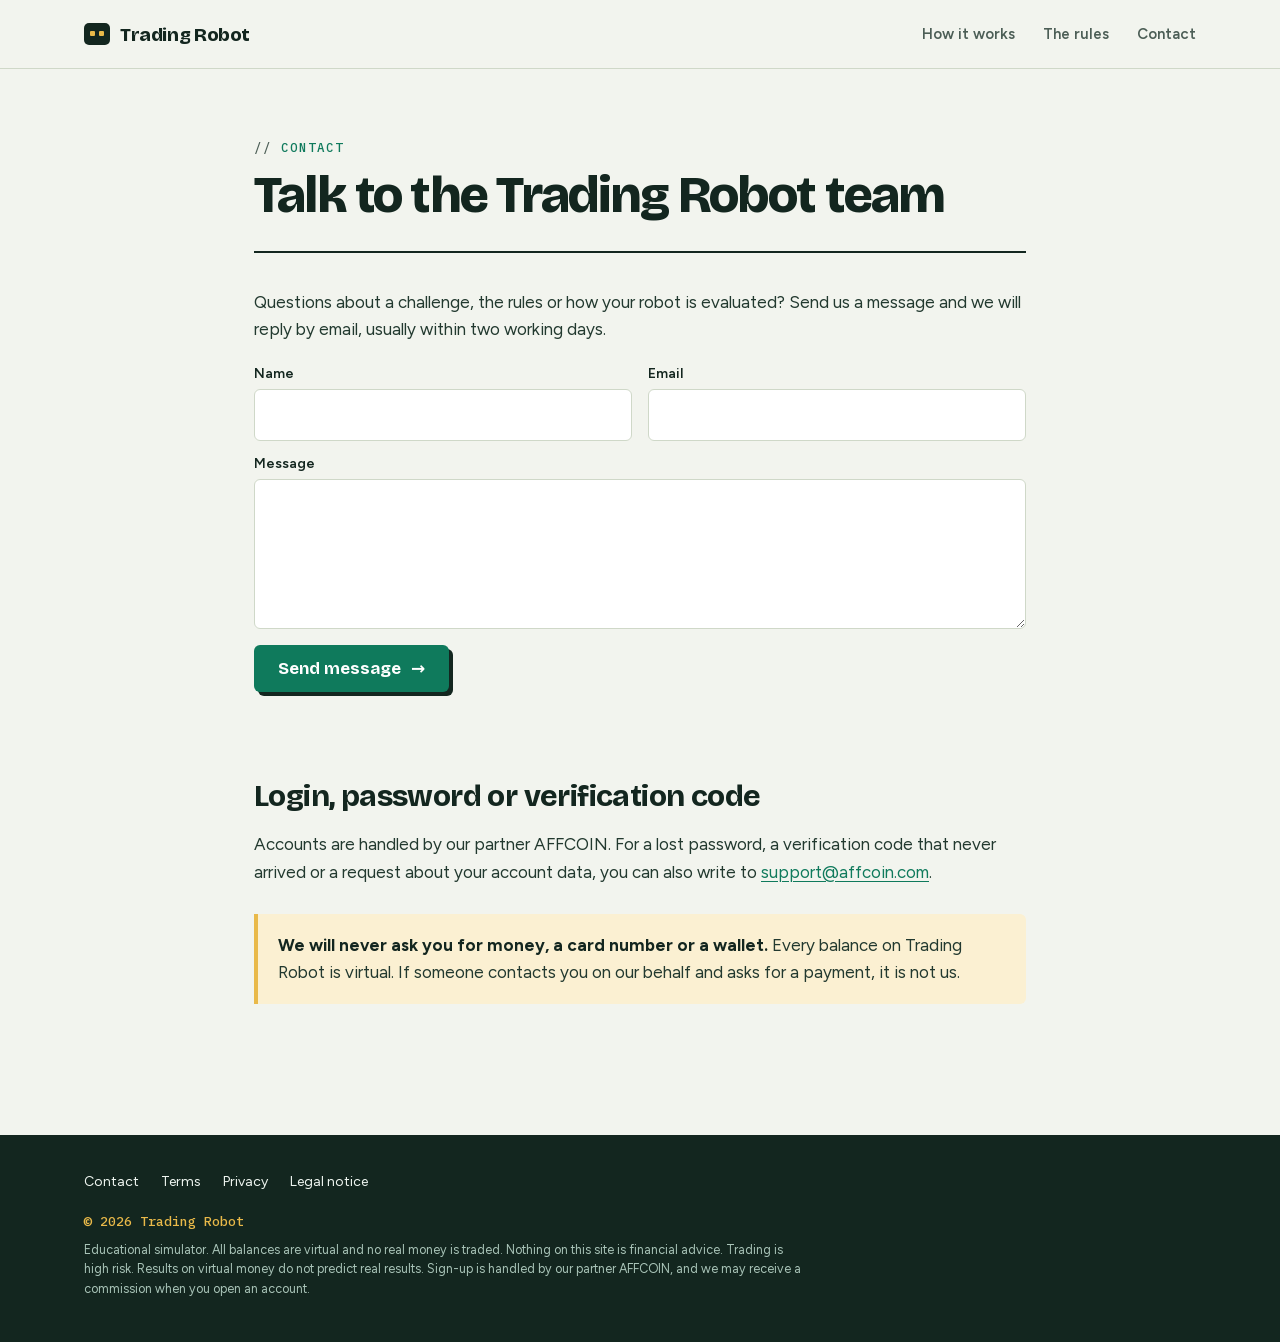
==== contact/index.html @ 89d3d466 "Sober simulator site: home, contact and legal pages Replaces the full-screen signup widget with a pl" ====
<!DOCTYPE html>
<html lang="en">
<head>
<meta charset="utf-8">
<meta name="viewport" content="width=device-width, initial-scale=1">
<title>Contact | Trading Robot</title>
<meta name="description" content="Questions about the challenges, your virtual balance or the rules? Send the Trading Robot team a message and we will reply by email.">
<link rel="canonical" href="https://tradingrobot.software/contact/">
<meta property="og:title" content="Contact | Trading Robot">
<meta property="og:description" content="Questions about the challenges, your virtual balance or the rules? Send the Trading Robot team a message and we will reply by email.">
<meta property="og:url" content="https://tradingrobot.software/contact/">
<meta property="og:type" content="website">
<meta name="theme-color" content="#f2f4ee">
<link rel="preload" href="/assets/fonts/BricolageGrotesque-latin.woff2" as="font" type="font/woff2" crossorigin>
<link rel="stylesheet" href="/assets/fonts/fonts.css">
<link rel="stylesheet" href="/assets/site.css">
</head>
<body>
<header class="bar">
  <div class="wrap">
    <a class="logo" href="/"><span class="logo-glyph" aria-hidden="true"></span>Trading Robot</a>
    <nav aria-label="Main"><a href="/#how">How it works</a><a class="hide-sm" href="/#rules">The rules</a><a href="/contact/">Contact</a></nav>
  </div>
</header>

<main class="page">
  <div class="wrap">
    <div class="page-head">
      <p class="label">Contact</p>
      <h1>Talk to the Trading Robot team</h1>
    </div>
    <div class="prose">
      <p>Questions about a challenge, the rules or how your robot is evaluated? Send us a message and we will reply by email, usually within two working days.</p>
      <form class="cform" id="cform" novalidate>
        <div class="row">
          <label>Name<input name="name" type="text" autocomplete="name" maxlength="100" required></label>
          <label>Email<input name="email" type="email" autocomplete="email" maxlength="200" required></label>
        </div>
        <label>Message<textarea name="message" maxlength="5000" required></textarea></label>
        <div class="hp" aria-hidden="true"><label>Website<input name="website" type="text" tabindex="-1" autocomplete="off"></label></div>
        <button class="btn" type="submit">Send message <span aria-hidden="true">&rarr;</span></button>
        <p class="cform-status" role="status" aria-live="polite"></p>
      </form>
      <h2>Login, password or verification code</h2>
      <p>Accounts are handled by our partner AFFCOIN. For a lost password, a verification code that never arrived or a request about your account data, you can also write to <a href="mailto:support@affcoin.com">support@affcoin.com</a>.</p>
      <div class="callout"><p><strong>We will never ask you for money, a card number or a wallet.</strong> Every balance on Trading Robot is virtual. If someone contacts you on our behalf and asks for a payment, it is not us.</p></div>
    </div>
  </div>
</main>

<footer class="foot">
  <div class="wrap">
    <nav aria-label="Footer"><a href="/contact/">Contact</a><a href="/terms/">Terms</a><a href="/privacy-policy/">Privacy</a><a href="/legal-notice/">Legal notice</a></nav>
    <p class="copy">&copy; 2026 Trading Robot</p>
    <small>Educational simulator. All balances are virtual and no real money is traded. Nothing on this site is financial advice. Trading is high risk. Results on virtual money do not predict real results. Sign-up is handled by our partner AFFCOIN, and we may receive a commission when you open an account.</small>
  </div>
</footer>
<script>
(function(){
  var f=document.getElementById("cform");if(!f)return;
  var st=f.querySelector(".cform-status"),btn=f.querySelector("button");
  function show(msg,cls){st.textContent=msg;st.className="cform-status "+(cls||"")}
  f.addEventListener("submit",function(e){
    e.preventDefault();
    var d={name:f.name.value.trim(),email:f.email.value.trim(),message:f.message.value.trim(),website:f.website.value};
    if(!d.name||!d.message||!/^[^\s@]+@[^\s@]+\.[^\s@]+$/.test(d.email)){show("Please fill in your name, a valid email and a message.","err");return}
    btn.disabled=true;show("Sending...");
    fetch("https://bitcoinera-contact.martinratinaud.workers.dev",{method:"POST",headers:{"Content-Type":"application/json"},body:JSON.stringify(d)})
      .then(function(r){return r.json().then(function(j){return{ok:r.ok&&j.ok,j:j}})})
      .then(function(res){if(res.ok){f.reset();show("Thanks, your message has been sent. We will reply by email.","ok")}else{show(res.j.error||"Message could not be sent. Please try again later.","err")}})
      .catch(function(){show("Message could not be sent. Please try again later.","err")})
      .then(function(){btn.disabled=false});
  });
})();
</script>
</body>
</html>
---- assets/fonts/fonts.css ----
/* Self-hosted Google Fonts, latin subset (no request to Google at runtime). */
@font-face {
  font-family: 'Bricolage Grotesque';
  font-style: normal;
  font-weight: 500 800;
  font-display: swap;
  src: url(/assets/fonts/BricolageGrotesque-latin.woff2) format('woff2');
  unicode-range: U+0000-00FF, U+0131, U+0152-0153, U+02BB-02BC, U+02C6, U+02DA, U+02DC, U+0304, U+0308, U+0329, U+2000-206F, U+20AC, U+2122, U+2191, U+2193, U+2212, U+2215, U+FEFF, U+FFFD;
}
@font-face {
  font-family: 'Figtree';
  font-style: normal;
  font-weight: 400 700;
  font-display: swap;
  src: url(/assets/fonts/Figtree-latin.woff2) format('woff2');
  unicode-range: U+0000-00FF, U+0131, U+0152-0153, U+02BB-02BC, U+02C6, U+02DA, U+02DC, U+0304, U+0308, U+0329, U+2000-206F, U+20AC, U+2122, U+2191, U+2193, U+2212, U+2215, U+FEFF, U+FFFD;
}
@font-face {
  font-family: 'IBM Plex Mono';
  font-style: normal;
  font-weight: 500;
  font-display: swap;
  src: url(/assets/fonts/IBMPlexMono-latin.woff2) format('woff2');
  unicode-range: U+0000-00FF, U+0131, U+0152-0153, U+02BB-02BC, U+02C6, U+02DA, U+02DC, U+0304, U+0308, U+0329, U+2000-206F, U+20AC, U+2122, U+2191, U+2193, U+2212, U+2215, U+FEFF, U+FFFD;
}
---- assets/site.css ----
/* Trading Robot: sober simulator identity. */
:root{
  --paper:#f2f4ee;
  --paper-2:#e4e9dd;
  --card:#ffffff;
  --ink:#13261f;
  --ink-2:#24443a;
  --muted:#4c5e56;
  --line:#cfd8c8;
  --cobalt:#0f7a5c;
  --cobalt-dark:#0b5e47;
  --cobalt-soft:#dcf1e8;
  --amber:#e9b949;
  --amber-soft:#fbf0d2;
  --gain:#167449;
  --loss:#b8322a;
  --loss-soft:#fbe6e3;
  --display:"Bricolage Grotesque",ui-sans-serif,system-ui,sans-serif;
  --body:"Figtree",ui-sans-serif,system-ui,sans-serif;
  --mono:"IBM Plex Mono",ui-monospace,monospace;
  --ease:cubic-bezier(.2,.8,.2,1);
  --gutter:clamp(16px,4vw,44px);
  --radius:6px;
}
*{box-sizing:border-box}
html{-webkit-text-size-adjust:100%;scroll-behavior:smooth}
body{margin:0;background:var(--paper);color:var(--ink);font:400 17px/1.6 var(--body);overflow-x:hidden}
a{color:var(--cobalt)}
img,svg{max-width:100%}
.wrap{max-width:1200px;margin:0 auto;padding:0 var(--gutter)}

/* Header */
.bar{border-bottom:1px solid var(--line);background:var(--paper)}
.bar .wrap{display:flex;align-items:center;justify-content:space-between;gap:16px;min-height:68px}
.logo{display:flex;align-items:center;gap:10px;font:800 19px/1 var(--display);letter-spacing:-.02em;color:var(--ink);text-decoration:none;white-space:nowrap}
.logo-glyph{position:relative;width:26px;height:22px;border-radius:5px;background:var(--ink)}
.logo-glyph::before,.logo-glyph::after{content:"";position:absolute;top:8px;width:5px;height:5px;border-radius:1px;background:var(--amber)}
.logo-glyph::before{left:6px}.logo-glyph::after{right:6px}
.bar nav{display:flex;gap:clamp(14px,2.4vw,28px)}
.bar nav a{font-size:15px;font-weight:600;color:var(--muted);text-decoration:none;white-space:nowrap}
.bar nav a:hover,.bar nav a[aria-current=page]{color:var(--ink);text-decoration:underline;text-decoration-color:var(--amber);text-decoration-thickness:3px;text-underline-offset:6px}
@media (max-width:520px){.bar nav a.hide-sm{display:none}}

/* Shared section heads */
.head{max-width:720px}
.label{display:inline-block;margin:0 0 14px;font:500 12.5px/1 var(--mono);letter-spacing:.08em;text-transform:uppercase;color:var(--cobalt)}
.label::before{content:"// ";color:var(--muted)}
.title{margin:0;font:750 clamp(29px,3.8vw,46px)/1.06 var(--display);letter-spacing:-.025em;text-wrap:balance}
.sub{margin:16px 0 0;max-width:58ch;color:var(--muted)}

/* Buttons */
.btn{display:inline-flex;align-items:center;gap:10px;padding:15px 24px;border:0;border-radius:var(--radius);background:var(--cobalt);color:#fff;font:700 17px/1 var(--display);text-decoration:none;cursor:pointer;box-shadow:4px 4px 0 var(--ink);transition:transform .15s var(--ease),box-shadow .15s var(--ease),background .15s}
.btn:hover{background:var(--cobalt-dark);transform:translate(-1px,-1px);box-shadow:5px 5px 0 var(--ink)}
.btn:active{transform:translate(2px,2px);box-shadow:2px 2px 0 var(--ink)}
.btn:focus-visible{outline:3px solid var(--amber);outline-offset:3px}
.btn-light{background:var(--amber);color:var(--ink);box-shadow:4px 4px 0 #000}
.btn-light:hover{background:#f6c160;box-shadow:5px 5px 0 #000}
.link{font-weight:600;color:var(--ink);text-underline-offset:4px;text-decoration-color:var(--amber);text-decoration-thickness:2px}

/* Hero */
.hero{padding-block:clamp(32px,5vw,72px) clamp(48px,6vw,88px);background:linear-gradient(var(--paper),var(--paper-2))}
.hero-grid{display:grid;grid-template-columns:minmax(0,1.15fr) minmax(0,.85fr);gap:clamp(28px,4.5vw,64px);align-items:start}
.tag{display:inline-flex;align-items:center;gap:10px;margin:0 0 20px;font:500 13px/1 var(--mono);letter-spacing:.04em;text-transform:uppercase;color:var(--ink-2)}
.tag span{padding:5px 9px;border-radius:3px;background:var(--ink);color:var(--amber);letter-spacing:.08em}
h1{margin:0;font:800 clamp(38px,5.6vw,68px)/1.02 var(--display);letter-spacing:-.035em;text-wrap:balance}
h1 mark{background:linear-gradient(transparent 62%,var(--amber) 62% 92%,transparent 92%);color:inherit;padding:0 .04em}
.intro{max-width:52ch;margin:22px 0 0;font-size:clamp(17px,1.5vw,19px);color:var(--muted)}

/* Hero chart */
.curve{margin:32px 0 0;padding:16px;border:1px solid var(--line);border-radius:var(--radius);background:var(--card)}
.curve svg{display:block;width:100%;height:auto}
.c-past{fill:var(--paper-2)}
.c-target{stroke:var(--gain);stroke-width:1.5;stroke-dasharray:5 5}
.c-limit{stroke:var(--loss);stroke-width:1.5;stroke-dasharray:5 5}
.c-zero{stroke:var(--line);stroke-width:1}
.c-bt{fill:none;stroke:var(--muted);stroke-width:2.5;stroke-dasharray:2 5;stroke-linecap:round;stroke-linejoin:round}
.c-live{fill:none;stroke:var(--cobalt);stroke-width:3.5;stroke-linecap:round;stroke-linejoin:round;stroke-dasharray:400;stroke-dashoffset:0;animation:draw 2.2s var(--ease) both .5s}
.c-today{stroke:var(--ink);stroke-width:1.5}
.c-dot{fill:var(--amber);stroke:var(--ink);stroke-width:2;animation:blink 1.6s steps(2,start) infinite 2.7s}
.c-lab{font:500 12px var(--mono);letter-spacing:.06em;fill:var(--muted)}
.c-lab-live{fill:var(--cobalt)}
.c-val{font:500 12px var(--mono)}
.c-val-t{fill:var(--gain)}.c-val-r{fill:var(--loss)}
.curve figcaption{margin-top:10px;font-size:13.5px;line-height:1.45;color:var(--muted)}

/* Signup card */
.join{position:sticky;top:20px;background:var(--card);border:2px solid var(--ink);border-radius:var(--radius);box-shadow:8px 8px 0 var(--ink);overflow:hidden}
.join-head{padding:20px 22px 16px;background:var(--ink);color:#fff}
.join-head h2{margin:0;font:750 23px/1.2 var(--display);letter-spacing:-.02em}
.join-head p{margin:6px 0 0;font:500 13px/1.3 var(--mono);color:var(--amber)}

/* Backtest vs live */
.versus{padding-block:clamp(64px,8vw,110px)}
.vs-grid{display:grid;grid-template-columns:repeat(2,minmax(0,1fr));gap:20px;margin-top:40px}
.vs{padding:26px;border-radius:var(--radius);border:1px solid var(--line);background:var(--card)}
.vs h3{margin:0 0 18px;font:750 24px/1.15 var(--display);letter-spacing:-.02em}
.vs h3 small{display:block;margin-top:6px;font:500 13px/1.3 var(--mono);color:var(--muted);letter-spacing:0}
.vs-past{background:repeating-linear-gradient(135deg,var(--card) 0 14px,#faf8f2 14px 28px)}
.vs-live{border:2px solid var(--cobalt);box-shadow:6px 6px 0 var(--cobalt-soft)}
.vs-live h3 small{color:var(--cobalt)}
.vs dl{margin:0;display:grid;gap:0}
.vs dl div{display:grid;grid-template-columns:minmax(0,110px) minmax(0,1fr);gap:12px;padding:12px 0;border-top:1px dashed var(--line)}
.vs dt{font:500 12.5px/1.6 var(--mono);text-transform:uppercase;letter-spacing:.05em;color:var(--muted)}
.vs dd{margin:0;font-weight:600}

/* Pipeline (dark band) */
.pipeline{background:var(--ink);color:#eef5f0;padding-block:clamp(64px,8vw,110px)}
.pipeline .label{color:var(--amber)}
.pipeline .label::before{color:#9fbfb2}
.stages{list-style:none;margin:44px 0 0;padding:0;display:grid;grid-template-columns:repeat(4,minmax(0,1fr));gap:16px;position:relative}
.stages li{position:relative;padding:22px 20px 24px;border:1px solid #2f5246;border-radius:var(--radius);background:#1b3a30}
.stages li.here{background:var(--cobalt);border-color:var(--cobalt)}
.stage-n{display:inline-block;margin-bottom:28px;font:500 14px/1 var(--mono);color:var(--amber)}
.stages li.here .stage-n{color:#fff}
.stages li:not(:last-child)::after{content:"";position:absolute;top:28px;right:-17px;width:18px;height:2px;background:var(--amber)}
.stages h3{margin:0;font:700 21px/1.2 var(--display);letter-spacing:-.015em;color:#fff}
.stages p{margin:10px 0 0;font-size:15.5px;line-height:1.55;color:#c6dbd1}
.stages li.here p{color:#eef6f1}
.stages a{color:var(--amber)}

/* Levels */
.levels{padding-block:clamp(64px,8vw,110px)}
.lv-grid{display:grid;grid-template-columns:repeat(3,minmax(0,1fr));gap:18px;margin-top:40px}
.lv{padding:24px;border:1px solid var(--line);border-radius:var(--radius);background:var(--card)}
.lv p{margin:0}
.lv-n{font:500 13px/1 var(--mono);text-transform:uppercase;letter-spacing:.08em;color:var(--muted)}
.lv-goal{margin-top:16px!important;font:800 clamp(44px,5vw,60px)/1 var(--display);letter-spacing:-.04em;color:var(--gain)}
.lv-name{margin-top:6px!important;font:700 18px/1.2 var(--display)}
.lv ul{list-style:none;margin:20px 0 0;padding:0;font:500 14.5px/1 var(--mono)}
.lv li{display:flex;justify-content:space-between;gap:12px;padding:11px 0;border-top:1px dashed var(--line)}
.lv li span{font-family:var(--body);color:var(--muted)}
.limits{display:flex;flex-wrap:wrap;align-items:stretch;gap:12px;margin-top:18px}
.limits p{margin:0;padding:14px 18px;border-radius:var(--radius);background:var(--loss-soft);color:#7d211b;font-weight:600}
.limits b{font:500 18px/1 var(--mono);color:var(--loss);margin-right:6px}
.limits .stop{flex:1 1 260px;background:var(--ink);color:#fff}
.actions{display:flex;flex-wrap:wrap;align-items:center;gap:16px 24px;margin:32px 0 0}

/* Library */
.library{padding-block:clamp(64px,8vw,110px);background:var(--paper-2);border-block:1px solid var(--line)}
.lib-grid{display:grid;grid-template-columns:repeat(auto-fill,minmax(min(100%,300px),1fr));gap:16px;margin-top:40px}
.card{display:flex;flex-direction:column;gap:8px;padding:22px;border:1px solid var(--line);border-radius:var(--radius);background:var(--card);color:var(--ink);text-decoration:none;transition:transform .15s var(--ease),box-shadow .15s var(--ease),border-color .15s}
.card:hover{transform:translate(-2px,-2px);box-shadow:5px 5px 0 var(--ink);border-color:var(--ink)}
.card:focus-visible{outline:3px solid var(--cobalt);outline-offset:2px}
.card-k{font:500 12px/1 var(--mono);text-transform:uppercase;letter-spacing:.08em;color:var(--cobalt)}
.card h3{margin:4px 0 0;font:700 20px/1.25 var(--display);letter-spacing:-.015em}
.card p{margin:0;font-size:15.5px;color:var(--muted)}

/* FAQ */
.faq{padding-block:clamp(64px,8vw,110px)}
.faq .wrap{display:grid;grid-template-columns:minmax(0,.75fr) minmax(0,1.25fr);gap:clamp(28px,5vw,72px)}
.qa details{margin-bottom:10px;border:1px solid var(--line);border-radius:var(--radius);background:var(--card)}
.qa summary{list-style:none;cursor:pointer;display:flex;justify-content:space-between;align-items:center;gap:16px;padding:18px 20px;font:650 17.5px/1.35 var(--display)}
.qa summary::-webkit-details-marker{display:none}
.qa summary::after{content:"";flex:none;width:12px;height:12px;border-right:2.5px solid var(--cobalt);border-bottom:2.5px solid var(--cobalt);transform:rotate(45deg) translateY(-3px);transition:transform .2s var(--ease)}
.qa details[open] summary::after{transform:rotate(-135deg) translateY(-2px)}
.qa summary:focus-visible{outline:3px solid var(--cobalt);outline-offset:2px;border-radius:var(--radius)}
.qa details p{margin:0;padding:0 20px 20px;max-width:62ch;color:var(--muted)}

/* Closing band */
.closing{background:var(--cobalt);color:#fff;padding-block:clamp(52px,7vw,92px)}
.closing .wrap{display:flex;align-items:center;justify-content:space-between;gap:28px;flex-wrap:wrap}
.closing h2{margin:0;max-width:20ch;font:800 clamp(30px,4vw,50px)/1.04 var(--display);letter-spacing:-.03em}

/* Footer */
.foot{padding:36px 0 44px;background:var(--ink);color:#c6dbd1;font-size:14px}
.foot nav{display:flex;flex-wrap:wrap;gap:8px 22px}
.foot nav a{color:#eef5f0;text-decoration:none}
.foot nav a:hover{text-decoration:underline;text-decoration-color:var(--amber)}
.foot .copy{margin:22px 0 0;font:500 13px/1 var(--mono);color:var(--amber)}
.foot small{display:block;margin-top:12px;max-width:90ch;font-size:12.5px;line-height:1.55;color:#a9c4b8}

/* Text pages (legal, contact, guides) */
.page{padding-block:clamp(32px,5vw,64px) clamp(64px,8vw,110px)}
.page .wrap{max-width:860px}
.page-head{padding-bottom:28px;border-bottom:2px solid var(--ink)}
.page h1{font-size:clamp(32px,4.8vw,52px);line-height:1.06}
.page .updated{margin:16px 0 0;font:500 13px/1 var(--mono);color:var(--muted)}
.prose{margin-top:36px;color:#22392f}
.prose h2{margin:48px 0 12px;font:750 clamp(23px,2.6vw,30px)/1.2 var(--display);letter-spacing:-.02em;color:var(--ink)}
.prose h3{margin:28px 0 8px;font:700 19px/1.3 var(--display);color:var(--ink)}
.prose p,.prose li{max-width:70ch}
.prose ul,.prose ol{padding-left:1.25em}
.prose li{margin:7px 0}
.prose li::marker{color:var(--cobalt);font-weight:700}
.prose a{color:var(--cobalt);text-underline-offset:3px}
.prose strong{color:var(--ink)}
.prose code{font:500 .88em var(--mono);padding:1px 5px;border-radius:3px;background:var(--paper-2)}
.prose table{width:100%;margin:22px 0;border-collapse:collapse;font-size:15px;background:var(--card);border:1px solid var(--line)}
.prose th,.prose td{padding:12px 14px;text-align:left;vertical-align:top;border-bottom:1px solid var(--line)}
.prose thead th{background:var(--ink);color:#fff;font:500 12.5px/1.3 var(--mono);text-transform:uppercase;letter-spacing:.05em}
.prose .callout{margin:28px 0;padding:18px 20px;border-left:4px solid var(--amber);border-radius:0 var(--radius) var(--radius) 0;background:var(--amber-soft)}
.prose .callout p{margin:0}
.page-cta{display:flex;align-items:center;justify-content:space-between;gap:20px;flex-wrap:wrap;margin-top:52px;padding:26px;border:2px solid var(--ink);border-radius:var(--radius);background:var(--card);box-shadow:6px 6px 0 var(--ink)}
.page-cta p{margin:0;max-width:30ch;font:750 21px/1.25 var(--display);letter-spacing:-.015em;color:var(--ink)}
dl.facts{display:grid;grid-template-columns:minmax(0,200px) minmax(0,1fr);gap:10px 24px;margin:20px 0}
dl.facts dt{color:var(--muted)}
dl.facts dd{margin:0;color:var(--ink)}
@media (max-width:720px){.prose table{display:block;max-width:100%;overflow-x:auto;-webkit-overflow-scrolling:touch}.prose th,.prose td{min-width:96px}}
@media (max-width:560px){dl.facts{grid-template-columns:minmax(0,1fr);gap:2px}dl.facts dd{margin-bottom:12px}}

/* Contact form */
.cform{display:grid;gap:16px;margin:24px 0}
.cform .row{display:grid;grid-template-columns:1fr 1fr;gap:16px}
.cform label{display:grid;gap:8px;font:600 14px/1 var(--body);color:var(--ink)}
.cform input,.cform textarea{width:100%;padding:13px 15px;border:1.5px solid var(--line);border-radius:var(--radius);background:var(--card);color:var(--ink);font:400 16px/1.5 var(--body)}
.cform textarea{min-height:150px;resize:vertical}
.cform input:focus,.cform textarea:focus{outline:none;border-color:var(--cobalt);box-shadow:0 0 0 3px var(--cobalt-soft)}
.cform .hp{position:absolute;left:-9999px;width:1px;height:1px;overflow:hidden}
.cform .btn{justify-self:start}
.cform .btn[disabled]{opacity:.6;cursor:wait}
.cform-status{margin:0;min-height:1.5em;font-size:15px;color:var(--muted)}
.cform-status.ok{color:var(--gain)}
.cform-status.err{color:var(--loss)}
@media (max-width:480px){.cform .row{grid-template-columns:minmax(0,1fr)}}

/* Load motion */
.fade{animation:fade .7s var(--ease) both}
.f1{animation-delay:.06s}.f2{animation-delay:.12s}.f3{animation-delay:.2s}
@keyframes fade{from{opacity:0;transform:translateY(12px)}}
@keyframes draw{from{stroke-dashoffset:400}}
@keyframes blink{50%{opacity:.25}}
@media (prefers-reduced-motion:reduce){*,*::before,*::after{animation:none!important;transition:none!important}html{scroll-behavior:auto}}

/* Tablet and mobile */
@media (max-width:960px){
  .hero-grid,.faq .wrap{grid-template-columns:minmax(0,1fr)}
  .join{position:static}
  .stages{grid-template-columns:repeat(2,minmax(0,1fr))}
  .stages li:not(:last-child)::after{display:none}
}
@media (max-width:720px){
  .vs-grid,.lv-grid{grid-template-columns:minmax(0,1fr)}
}
@media (max-width:520px){
  .stages{grid-template-columns:minmax(0,1fr)}
  .stage-n{margin-bottom:14px}
  .curve{padding:10px}
  .vs{padding:20px}
  .vs dl div{grid-template-columns:minmax(0,1fr);gap:2px}
  .join{box-shadow:5px 5px 0 var(--ink)}
  .join-head{padding:18px 16px 14px}
}

/* Affcoin signup widget, restyled to the brand.
   The script injects plain DOM (no iframe), so these selectors only need to
   outrank theirs (.wl_form ...) and match their !important where they use it. */
.wl-signup{position:relative;width:100%}
.join .wl-signup{height:auto;min-height:440px;padding:8px 18px 22px}
.join .wl-signup .wl_form{max-width:none!important;color:var(--ink);font:400 15px/1.45 var(--body)}
.join .wl-signup .wl_form h4{display:none}
.join .wl-signup .input-holder-flex{gap:10px;margin-top:14px}
.join .wl-signup .wl_form .input-holder{padding-block:5px}
.join .wl-signup .wl_form input:not([type=checkbox]):not([type=submit]){height:50px;padding:0 15px;border:1.5px solid var(--line)!important;border-radius:var(--radius);background:#fff;color:var(--ink);font:400 16px/1 var(--body);transition:border-color .2s,box-shadow .2s}
.join .wl-signup .wl_form input::placeholder{color:#6a8077}
.join .wl-signup .wl_form input:not([type=checkbox]):not([type=submit]):hover{border-color:#b9b19e!important}
.join .wl-signup .wl_form input:not([type=checkbox]):not([type=submit]):focus{outline:none;border-color:var(--cobalt)!important;box-shadow:0 0 0 3px var(--cobalt-soft)}
.join .wl-signup .intl-tel-input{display:block;width:100%}
.join .wl-signup .intl-tel-input input[type=tel]{padding-left:62px!important}
.join .wl-signup .intl-tel-input .selected-flag{padding:0 8px 0 15px;border-radius:var(--radius) 0 0 var(--radius)}
.join .wl-signup .intl-tel-input .country-list{border-radius:var(--radius);border:1px solid var(--line);box-shadow:0 16px 40px -12px rgba(21,26,61,.35);font-size:14px}
.join .wl-signup .checkbox{margin-top:8px}
.join .wl-signup .form-check{display:flex;flex-wrap:wrap;gap:12px;align-items:flex-start}
.join .wl-signup .form-check-input{appearance:none;-webkit-appearance:none;flex:none;position:relative;width:20px;height:20px;margin:1px 0 0;border:2px solid var(--ink-2);border-radius:4px;background:#fff;cursor:pointer;transition:background .15s}
.join .wl-signup .form-check-input:checked{background:var(--cobalt) url("data:image/svg+xml,%3Csvg xmlns='http://www.w3.org/2000/svg' viewBox='0 0 16 16'%3E%3Cpath d='M3.5 8.5l3 3 6-6.5' fill='none' stroke='%23fff' stroke-width='2.4' stroke-linecap='round' stroke-linejoin='round'/%3E%3C/svg%3E") center/14px no-repeat;border-color:var(--cobalt)}
.join .wl-signup .form-check-input:focus-visible{outline:3px solid var(--amber);outline-offset:2px}
.join .wl-signup .wl_form label{flex:1;margin:0;font-size:13.5px;line-height:1.45;text-align:left;color:var(--muted);cursor:pointer}
.join .wl-signup .wl_form label a{color:var(--cobalt);font-weight:600;text-decoration:underline;text-underline-offset:2px}
.join .wl-signup .text-justify{text-align:left}
.join .wl-signup .wl_form .error{position:static;margin:6px 0 0;padding:0 2px!important;background:none!important;border:0!important;color:var(--loss)!important;font:500 13px/1.3 var(--body);text-align:left;text-transform:none;width:auto}
.join .wl-signup .wl_form .error+.error{display:none}
.join .wl-signup .form-check .error{flex-basis:100%;margin-left:32px}
.join .wl-signup .wl_form input.btn-success{display:block;width:100%;height:54px;margin-top:12px!important;padding:0 20px;border:0!important;border-radius:var(--radius);background:var(--cobalt)!important;color:#fff!important;font:700 18px/1 var(--display)!important;text-transform:none;letter-spacing:-.01em;box-shadow:4px 4px 0 var(--ink);transition:transform .15s var(--ease),box-shadow .15s var(--ease)}
.join .wl-signup .wl_form input.btn-success:hover{transform:translate(-1px,-1px);box-shadow:5px 5px 0 var(--ink);opacity:1}
.join .wl-signup .wl_form input.btn-success:focus-visible{outline:3px solid var(--amber);outline-offset:3px}
.join .wl-signup .signup-reassure{margin:12px 0 0;text-align:center;font:500 12.5px/1.4 var(--mono);color:var(--muted)}
.join .wl-signup .verification_form{max-width:none!important;padding-top:12px;text-align:center}
.join .wl-signup .verification_form .fa{display:none}
.join .wl-signup .verification_form p{margin:6px 0;color:var(--ink-2)}
.join .wl-signup .verification_form p:first-of-type{font:700 20px/1.25 var(--display);color:var(--ink)}
.join .wl-signup .verification_form input[name=verification]{text-align:center;letter-spacing:.3em;font-family:var(--mono)!important}
.join .wl-signup .verification_form input.btn-success{text-transform:none!important}
.join .wl-signup .highlight{color:var(--cobalt)}
.join .wl-signup .pw-wrap{position:relative}
.join .wl-signup .pw-toggle{position:absolute;right:10px;top:25px;transform:translateY(-50%);padding:6px 8px;border:0;background:none;font:600 13px/1 var(--body);color:var(--muted);cursor:pointer;z-index:2}
.join .wl-signup .pw-toggle:hover{color:var(--ink)}
@media (max-width:480px){
  .join .wl-signup{padding:4px 12px 18px}
  .join .wl-signup .input-holder-flex{flex-direction:column;gap:0}
}

/* Cookie consent banner (markup injected by consent.js) */
.consent{position:fixed;left:16px;right:16px;bottom:16px;z-index:50;max-width:560px;margin:0 auto;display:flex;align-items:center;gap:14px 16px;flex-wrap:wrap;padding:16px 18px;border:2px solid var(--ink);border-radius:var(--radius);background:var(--card);color:var(--ink);font-size:15px;line-height:1.45;box-shadow:6px 6px 0 var(--ink)}
.consent p{flex:1 1 240px;margin:0}
.consent a{color:var(--cobalt)}
.consent-actions{display:flex;gap:8px}
.consent button{padding:10px 16px;border:1.5px solid var(--ink);border-radius:var(--radius);background:transparent;color:var(--ink);font:600 15px/1 var(--body);cursor:pointer}
.consent button.yes{background:var(--cobalt);border-color:var(--cobalt);color:#fff}
.consent button:focus-visible{outline:3px solid var(--amber);outline-offset:2px}
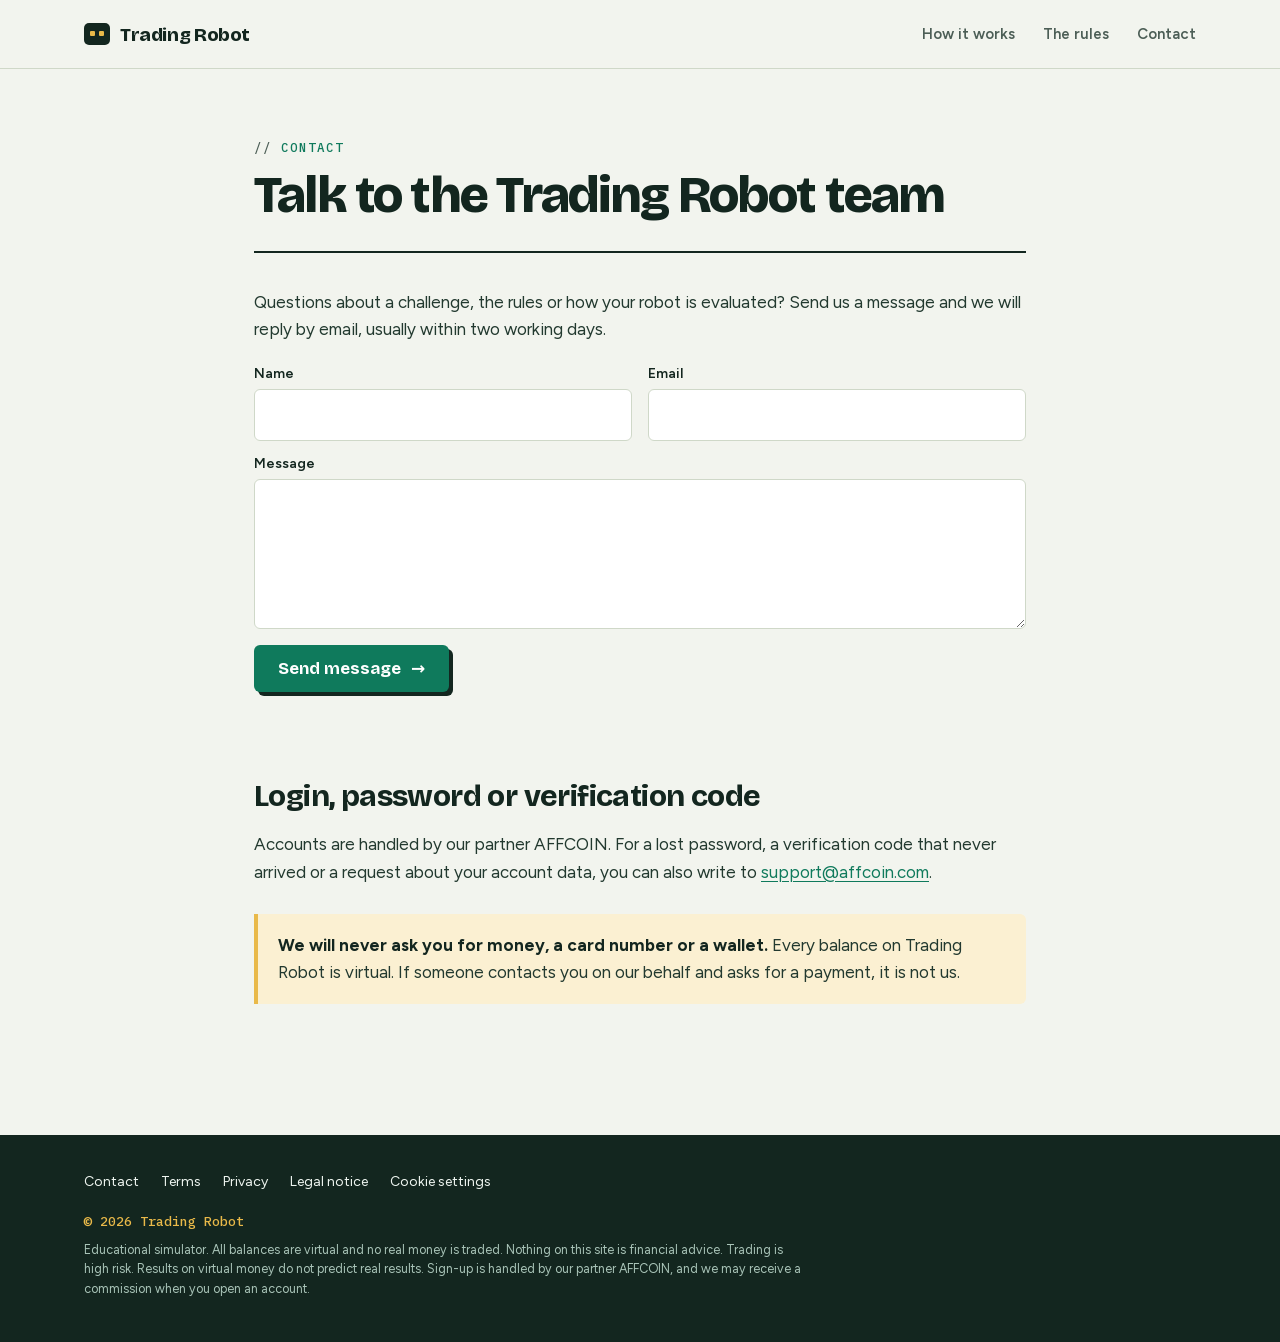
==== commit 89800518: "Add consent banner, cookie policy and Search Console verification; drop backtest claims" ====
--- a/contact/index.html
+++ b/contact/index.html
@@ -14,6 +14,7 @@
 <link rel="preload" href="/assets/fonts/BricolageGrotesque-latin.woff2" as="font" type="font/woff2" crossorigin>
 <link rel="stylesheet" href="/assets/fonts/fonts.css">
 <link rel="stylesheet" href="/assets/site.css">
+<script src="/assets/consent.js" data-ga=""></script>
 </head>
 <body>
 <header class="bar">
@@ -50,7 +51,7 @@
 
 <footer class="foot">
   <div class="wrap">
-    <nav aria-label="Footer"><a href="/contact/">Contact</a><a href="/terms/">Terms</a><a href="/privacy-policy/">Privacy</a><a href="/legal-notice/">Legal notice</a></nav>
+    <nav aria-label="Footer"><a href="/contact/">Contact</a><a href="/terms/">Terms</a><a href="/privacy-policy/">Privacy</a><a href="/legal-notice/">Legal notice</a><a href="/privacy-policy/#cookies" data-cookie-settings>Cookie settings</a></nav>
     <p class="copy">&copy; 2026 Trading Robot</p>
     <small>Educational simulator. All balances are virtual and no real money is traded. Nothing on this site is financial advice. Trading is high risk. Results on virtual money do not predict real results. Sign-up is handled by our partner AFFCOIN, and we may receive a commission when you open an account.</small>
   </div>
